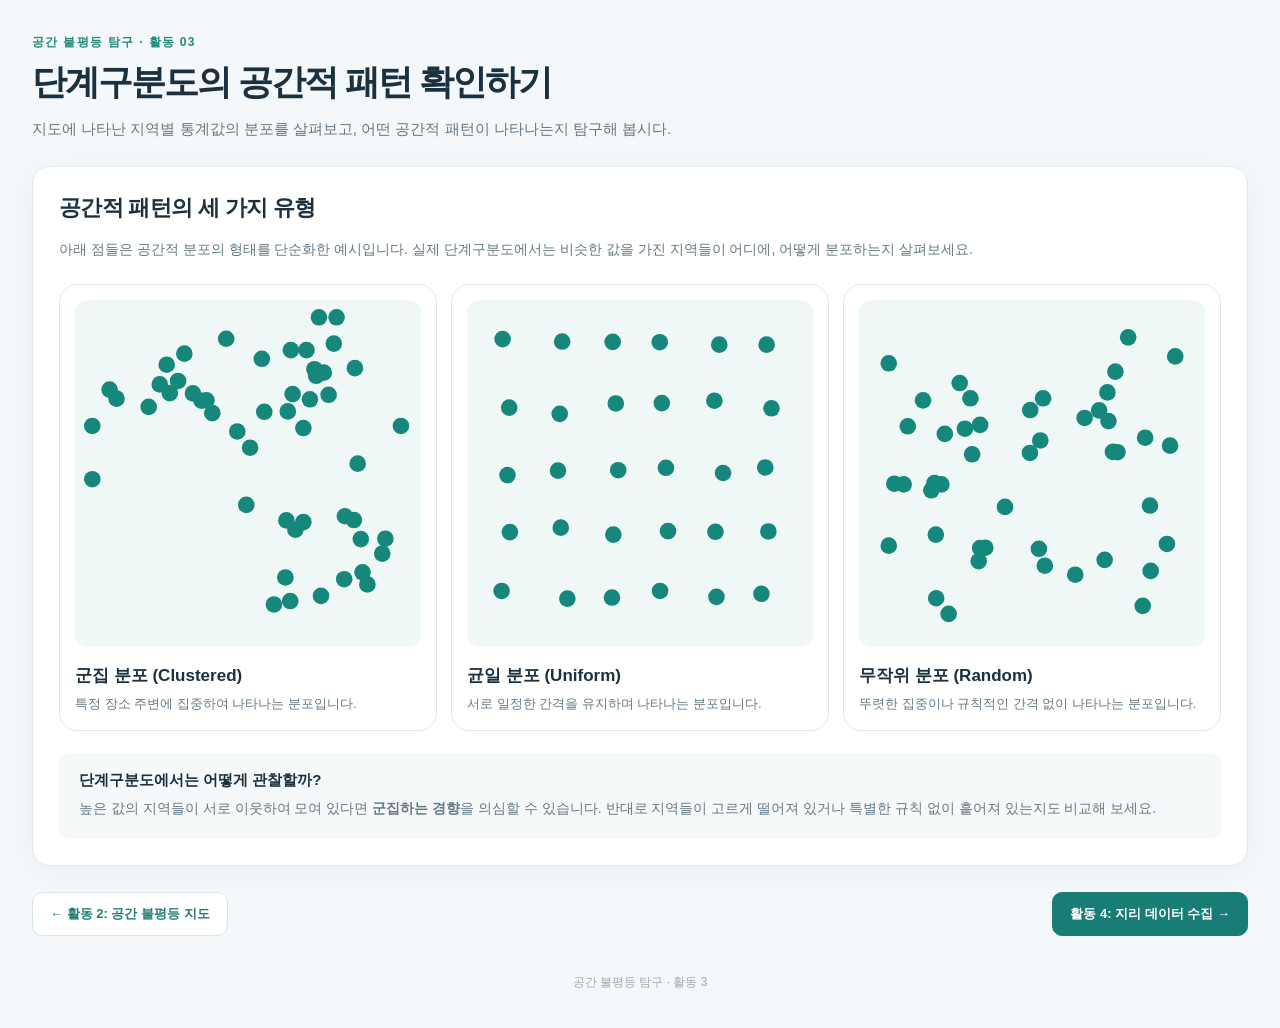
==== activity3.html @ 7a92a827 "Add files via upload" ====
<!DOCTYPE html>
<html lang="ko">

<head>
    <meta charset="utf-8" />
    <meta content="width=device-width,initial-scale=1" name="viewport" />
    <title>단계구분도의 공간적 패턴 확인하기 | 공간 불평등 탐구</title>
    <style>
        :root {
            font-family: Pretendard, 'Noto Sans KR', -apple-system, BlinkMacSystemFont, 'Segoe UI', sans-serif;
            color: #1c3140;
            background: #f5f8fa
        }

        * {
            box-sizing: border-box
        }

        body {
            margin: 0
        }

        .app {
            max-width: 1360px;
            margin: auto;
            padding: 34px 32px 25px
        }

        header .eyebrow {
            font-size: 12px;
            font-weight: 800;
            letter-spacing: .11em;
            color: #238b7b
        }

        h1 {
            font-size: 35px;
            letter-spacing: -.055em;
            margin: 8px 0 10px
        }

        header p {
            color: #657785;
            font-size: 15px;
            margin: 0 0 24px;
            line-height: 1.7
        }

        .page-nav {
            display: flex;
            align-items: center;
            justify-content: space-between;
            gap: 10px;
            margin-bottom: 18px
        }

        .page-nav a,
        .page-nav span {
            font-size: 13px;
            color: #247e78;
            text-decoration: none;
            font-weight: 750
        }

        .page-nav a:hover {
            text-decoration: underline
        }

        .panel,
        .guide,
        .resource-card,
        .pattern-card {
            background: white;
            border: 1px solid #e0e9ed;
            border-radius: 18px;
            box-shadow: 0 5px 28px #17364d0b
        }

        .panel {
            padding: 26px
        }

        .panel h2,
        .guide h2 {
            margin: 0 0 12px;
            font-size: 22px;
            letter-spacing: -.03em
        }

        .panel p,
        .guide p {
            font-size: 14px;
            color: #647986;
            line-height: 1.8
        }

        .layout {
            display: grid;
            grid-template-columns: minmax(0, 1fr) 310px;
            gap: 20px;
            align-items: start
        }

        .guide {
            padding: 24px
        }

        .guide ol {
            padding-left: 22px;
            font-size: 14px;
            line-height: 1.8;
            color: #405967
        }

        .guide li {
            margin: 12px 0
        }

        .step {
            display: inline-block;
            background: #e5f5ef;
            color: #177c69;
            font-size: 12px;
            font-weight: 800;
            padding: 7px 10px;
            border-radius: 6px;
            margin-bottom: 16px
        }

        .note {
            margin-top: 20px;
            padding: 15px;
            border-radius: 10px;
            background: #f5f8fa;
            color: #647986;
            font-size: 13px;
            line-height: 1.75
        }

        .pattern-grid {
            display: grid;
            grid-template-columns: repeat(3, minmax(0, 1fr));
            gap: 14px;
            margin: 22px 0
        }

        .pattern-card {
            padding: 15px;
            box-shadow: none
        }

        .pattern-card h3 {
            font-size: 17px;
            margin: 14px 0 5px
        }

        .pattern-card p {
            font-size: 13px;
            margin: 0
        }

        .pattern-svg {
            width: 100%;
            border-radius: 12px;
            background: #f0f7f7;
            fill: #16877b
        }

        .example {
            margin-top: 20px;
            background: #f5f9fa;
            border-radius: 12px;
            padding: 18px 20px
        }

        .example strong {
            font-size: 15px
        }

        .example p {
            margin: 6px 0 0
        }

        .page-bottom {
            display: flex;
            justify-content: space-between;
            gap: 12px;
            margin: 26px 0
        }

        .nav-button {
            display: inline-flex;
            align-items: center;
            gap: 7px;
            text-decoration: none;
            padding: 12px 17px;
            border-radius: 10px;
            border: 1px solid #d9e6e7;
            background: white;
            color: #247e78;
            font-weight: 800;
            font-size: 13px
        }

        .nav-button.primary {
            background: #187d74;
            color: white;
            border-color: #187d74
        }

        .nav-button:hover {
            filter: brightness(.95)
        }

        .resources-intro {
            margin-bottom: 20px
        }

        .resource-section {
            margin: 28px 0
        }

        .resource-section h2 {
            font-size: 18px;
            margin: 0 0 13px;
            display: flex;
            align-items: center;
            gap: 9px
        }

        .section-dot {
            width: 9px;
            height: 9px;
            border-radius: 50%;
            background: #1d9684;
            display: inline-block
        }

        .resource-grid {
            display: grid;
            grid-template-columns: repeat(3, minmax(0, 1fr));
            gap: 14px
        }

        .resource-card {
            padding: 20px;
            display: flex;
            flex-direction: column;
            gap: 11px;
            transition: transform .15s, box-shadow .15s
        }

        .resource-card:hover {
            transform: translateY(-2px);
            box-shadow: 0 8px 28px #17364d18
        }

        .resource-card h3 {
            margin: 0;
            font-size: 17px;
            line-height: 1.4;
            letter-spacing: -.03em
        }

        .resource-card p {
            margin: 0;
            color: #6b7f8b;
            font-size: 13px;
            line-height: 1.65;
            flex: 1
        }

        .resource-link {
            display: inline-flex;
            justify-content: space-between;
            align-items: center;
            text-decoration: none;
            color: #15786e;
            background: #eaf7f3;
            border-radius: 9px;
            padding: 11px 13px;
            font-size: 13px;
            font-weight: 800
        }

        .resource-link:hover {
            background: #d6f0e8
        }

        .resource-tag {
            font-size: 11px;
            color: #178777;
            font-weight: 800
        }

        .mini {
            font-size: 12px;
            color: #7b8e99
        }

        footer {
            text-align: center;
            color: #9aabb4;
            font-size: 12px;
            padding: 12px
        }

        @media(max-width:1000px) {
            .layout {
                grid-template-columns: 1fr
            }

            .resource-grid {
                grid-template-columns: repeat(2, minmax(0, 1fr))
            }
        }

        @media(max-width:650px) {
            .app {
                padding: 20px 13px
            }

            .panel {
                padding: 17px
            }

            .pattern-grid,
            .resource-grid {
                grid-template-columns: 1fr
            }

            .pattern-svg {
                max-height: 210px
            }

            h1 {
                font-size: 28px
            }

            .page-bottom {
                flex-wrap: wrap
            }
        }

        .layout-wide {
            display: block;
            max-width: none
        }

        .layout-wide>.panel {
            width: 100%
        }
    </style>
</head>

<body>
    <div class="app">
        <header>
            <div class="eyebrow">공간 불평등 탐구 · 활동 03</div>
            <h1>단계구분도의 공간적 패턴 확인하기</h1>
            <p>지도에 나타난 지역별 통계값의 분포를 살펴보고, 어떤 공간적 패턴이 나타나는지 탐구해 봅시다.</p>
        </header>
        <main class="layout layout-wide">
            <section class="panel">
                <h2>공간적 패턴의 세 가지 유형</h2>
                <p>아래 점들은 공간적 분포의 형태를 단순화한 예시입니다. 실제 단계구분도에서는 비슷한 값을 가진 지역들이 어디에, 어떻게 분포하는지 살펴보세요.</p>
                <div class="pattern-grid">
                    <article class="pattern-card"><svg aria-hidden="true" class="pattern-svg" viewbox="0 0 100 100">
                            <circle cx="12.0" cy="28.5" r="2.4"></circle>
                            <circle cx="38.0" cy="29.0" r="2.4"></circle>
                            <circle cx="31.6" cy="15.5" r="2.4"></circle>
                            <circle cx="27.4" cy="26.9" r="2.4"></circle>
                            <circle cx="39.7" cy="32.7" r="2.4"></circle>
                            <circle cx="29.8" cy="23.4" r="2.4"></circle>
                            <circle cx="21.3" cy="30.9" r="2.4"></circle>
                            <circle cx="43.7" cy="11.2" r="2.4"></circle>
                            <circle cx="5.0" cy="51.8" r="2.4"></circle>
                            <circle cx="46.9" cy="38.0" r="2.4"></circle>
                            <circle cx="34.1" cy="27.0" r="2.4"></circle>
                            <circle cx="26.5" cy="18.7" r="2.4"></circle>
                            <circle cx="36.6" cy="29.1" r="2.4"></circle>
                            <circle cx="10.0" cy="25.9" r="2.4"></circle>
                            <circle cx="24.5" cy="24.4" r="2.4"></circle>
                            <circle cx="50.6" cy="42.7" r="2.4"></circle>
                            <circle cx="5.0" cy="36.4" r="2.4"></circle>
                            <circle cx="84.5" cy="82.2" r="2.4"></circle>
                            <circle cx="81.7" cy="47.3" r="2.4"></circle>
                            <circle cx="82.6" cy="69.1" r="2.4"></circle>
                            <circle cx="88.8" cy="73.3" r="2.4"></circle>
                            <circle cx="57.5" cy="88.0" r="2.4"></circle>
                            <circle cx="60.8" cy="80.2" r="2.4"></circle>
                            <circle cx="78.0" cy="62.5" r="2.4"></circle>
                            <circle cx="49.5" cy="59.2" r="2.4"></circle>
                            <circle cx="63.7" cy="66.4" r="2.4"></circle>
                            <circle cx="71.1" cy="85.5" r="2.4"></circle>
                            <circle cx="77.8" cy="80.7" r="2.4"></circle>
                            <circle cx="61.1" cy="63.7" r="2.4"></circle>
                            <circle cx="83.1" cy="78.7" r="2.4"></circle>
                            <circle cx="80.6" cy="63.6" r="2.4"></circle>
                            <circle cx="62.2" cy="87.0" r="2.4"></circle>
                            <circle cx="66.0" cy="64.2" r="2.4"></circle>
                            <circle cx="89.7" cy="69.0" r="2.4"></circle>
                            <circle cx="61.5" cy="32.2" r="2.4"></circle>
                            <circle cx="66.0" cy="37.0" r="2.4"></circle>
                            <circle cx="66.9" cy="14.5" r="2.4"></circle>
                            <circle cx="94.2" cy="36.4" r="2.4"></circle>
                            <circle cx="69.7" cy="21.9" r="2.4"></circle>
                            <circle cx="54.0" cy="17.0" r="2.4"></circle>
                            <circle cx="54.7" cy="32.3" r="2.4"></circle>
                            <circle cx="80.9" cy="19.7" r="2.4"></circle>
                            <circle cx="62.9" cy="27.2" r="2.4"></circle>
                            <circle cx="67.9" cy="28.7" r="2.4"></circle>
                            <circle cx="73.3" cy="27.4" r="2.4"></circle>
                            <circle cx="74.8" cy="12.6" r="2.4"></circle>
                            <circle cx="75.6" cy="5.0" r="2.4"></circle>
                            <circle cx="69.2" cy="20.0" r="2.4"></circle>
                            <circle cx="71.9" cy="21.0" r="2.4"></circle>
                            <circle cx="70.5" cy="5.0" r="2.4"></circle>
                            <circle cx="62.4" cy="14.5" r="2.4"></circle>
                        </svg>
                        <h3>군집 분포 (Clustered)</h3>
                        <p>특정 장소 주변에 집중하여 나타나는 분포입니다.</p>
                    </article>
                    <article class="pattern-card"><svg aria-hidden="true" class="pattern-svg" viewbox="0 0 100 100">
                            <circle cx="10.3" cy="11.3" r="2.4"></circle>
                            <circle cx="27.5" cy="12.0" r="2.4"></circle>
                            <circle cx="42.1" cy="12.1" r="2.4"></circle>
                            <circle cx="55.7" cy="12.2" r="2.4"></circle>
                            <circle cx="72.9" cy="12.9" r="2.4"></circle>
                            <circle cx="86.6" cy="12.9" r="2.4"></circle>
                            <circle cx="12.2" cy="31.1" r="2.4"></circle>
                            <circle cx="26.8" cy="32.9" r="2.4"></circle>
                            <circle cx="43.0" cy="29.9" r="2.4"></circle>
                            <circle cx="56.3" cy="29.8" r="2.4"></circle>
                            <circle cx="71.5" cy="29.1" r="2.4"></circle>
                            <circle cx="88.0" cy="31.3" r="2.4"></circle>
                            <circle cx="11.7" cy="50.6" r="2.4"></circle>
                            <circle cx="26.3" cy="49.3" r="2.4"></circle>
                            <circle cx="43.7" cy="49.2" r="2.4"></circle>
                            <circle cx="57.5" cy="48.5" r="2.4"></circle>
                            <circle cx="74.0" cy="50.0" r="2.4"></circle>
                            <circle cx="86.2" cy="48.4" r="2.4"></circle>
                            <circle cx="12.4" cy="67.1" r="2.4"></circle>
                            <circle cx="27.1" cy="65.8" r="2.4"></circle>
                            <circle cx="42.3" cy="67.8" r="2.4"></circle>
                            <circle cx="58.1" cy="66.8" r="2.4"></circle>
                            <circle cx="71.8" cy="67.0" r="2.4"></circle>
                            <circle cx="87.1" cy="66.9" r="2.4"></circle>
                            <circle cx="10.0" cy="84.1" r="2.4"></circle>
                            <circle cx="29.0" cy="86.3" r="2.4"></circle>
                            <circle cx="41.9" cy="86.0" r="2.4"></circle>
                            <circle cx="55.8" cy="84.1" r="2.4"></circle>
                            <circle cx="72.1" cy="85.8" r="2.4"></circle>
                            <circle cx="85.1" cy="84.9" r="2.4"></circle>
                        </svg>
                        <h3>균일 분포 (Uniform)</h3>
                        <p>서로 일정한 간격을 유지하며 나타나는 분포입니다.</p>
                    </article>
                    <article class="pattern-card"><svg aria-hidden="true" class="pattern-svg" viewbox="0 0 100 100">
                            <circle cx="84.1" cy="59.4" r="2.4"></circle>
                            <circle cx="91.4" cy="16.3" r="2.4"></circle>
                            <circle cx="84.3" cy="78.3" r="2.4"></circle>
                            <circle cx="10.2" cy="53.1" r="2.4"></circle>
                            <circle cx="71.8" cy="26.7" r="2.4"></circle>
                            <circle cx="62.5" cy="79.4" r="2.4"></circle>
                            <circle cx="74.7" cy="44.0" r="2.4"></circle>
                            <circle cx="12.9" cy="53.3" r="2.4"></circle>
                            <circle cx="23.8" cy="53.3" r="2.4"></circle>
                            <circle cx="30.6" cy="37.2" r="2.4"></circle>
                            <circle cx="53.7" cy="76.8" r="2.4"></circle>
                            <circle cx="89.9" cy="42.1" r="2.4"></circle>
                            <circle cx="8.6" cy="71.0" r="2.4"></circle>
                            <circle cx="36.5" cy="71.6" r="2.4"></circle>
                            <circle cx="77.8" cy="10.8" r="2.4"></circle>
                            <circle cx="69.4" cy="31.9" r="2.4"></circle>
                            <circle cx="35.0" cy="36.1" r="2.4"></circle>
                            <circle cx="53.2" cy="28.4" r="2.4"></circle>
                            <circle cx="49.5" cy="31.8" r="2.4"></circle>
                            <circle cx="18.5" cy="29.0" r="2.4"></circle>
                            <circle cx="65.2" cy="34.1" r="2.4"></circle>
                            <circle cx="24.8" cy="38.7" r="2.4"></circle>
                            <circle cx="25.9" cy="90.7" r="2.4"></circle>
                            <circle cx="74.1" cy="20.7" r="2.4"></circle>
                            <circle cx="32.7" cy="44.6" r="2.4"></circle>
                            <circle cx="52.4" cy="40.6" r="2.4"></circle>
                            <circle cx="52.0" cy="71.9" r="2.4"></circle>
                            <circle cx="20.9" cy="55.0" r="2.4"></circle>
                            <circle cx="21.8" cy="52.9" r="2.4"></circle>
                            <circle cx="34.6" cy="75.5" r="2.4"></circle>
                            <circle cx="82.0" cy="88.4" r="2.4"></circle>
                            <circle cx="42.2" cy="59.8" r="2.4"></circle>
                            <circle cx="22.2" cy="67.8" r="2.4"></circle>
                            <circle cx="73.4" cy="43.9" r="2.4"></circle>
                            <circle cx="35.0" cy="71.7" r="2.4"></circle>
                            <circle cx="71.0" cy="75.1" r="2.4"></circle>
                            <circle cx="32.2" cy="28.4" r="2.4"></circle>
                            <circle cx="29.1" cy="24.0" r="2.4"></circle>
                            <circle cx="8.6" cy="18.3" r="2.4"></circle>
                            <circle cx="49.4" cy="44.2" r="2.4"></circle>
                            <circle cx="82.7" cy="39.8" r="2.4"></circle>
                            <circle cx="22.3" cy="86.2" r="2.4"></circle>
                            <circle cx="14.1" cy="36.5" r="2.4"></circle>
                            <circle cx="72.1" cy="35.0" r="2.4"></circle>
                            <circle cx="89.0" cy="70.5" r="2.4"></circle>
                        </svg>
                        <h3>무작위 분포 (Random)</h3>
                        <p>뚜렷한 집중이나 규칙적인 간격 없이 나타나는 분포입니다.</p>
                    </article>
                </div>
                <div class="example"><strong>단계구분도에서는 어떻게 관찰할까?</strong>
                    <p>높은 값의 지역들이 서로 이웃하여 모여 있다면 <b>군집하는 경향</b>을 의심할 수 있습니다. 반대로 지역들이 고르게 떨어져 있거나 특별한 규칙 없이 흩어져 있는지도 비교해
                        보세요.</p>
                </div>
            </section>
        </main>
        <div class="page-bottom"><a class="nav-button" href="activity2.html">← 활동 2: 공간 불평등 지도</a><a
                class="nav-button primary" href="activity4.html">활동 4: 지리 데이터 수집 →</a></div>
        <footer>공간 불평등 탐구 · 활동 3</footer>
    </div>
</body>

</html>
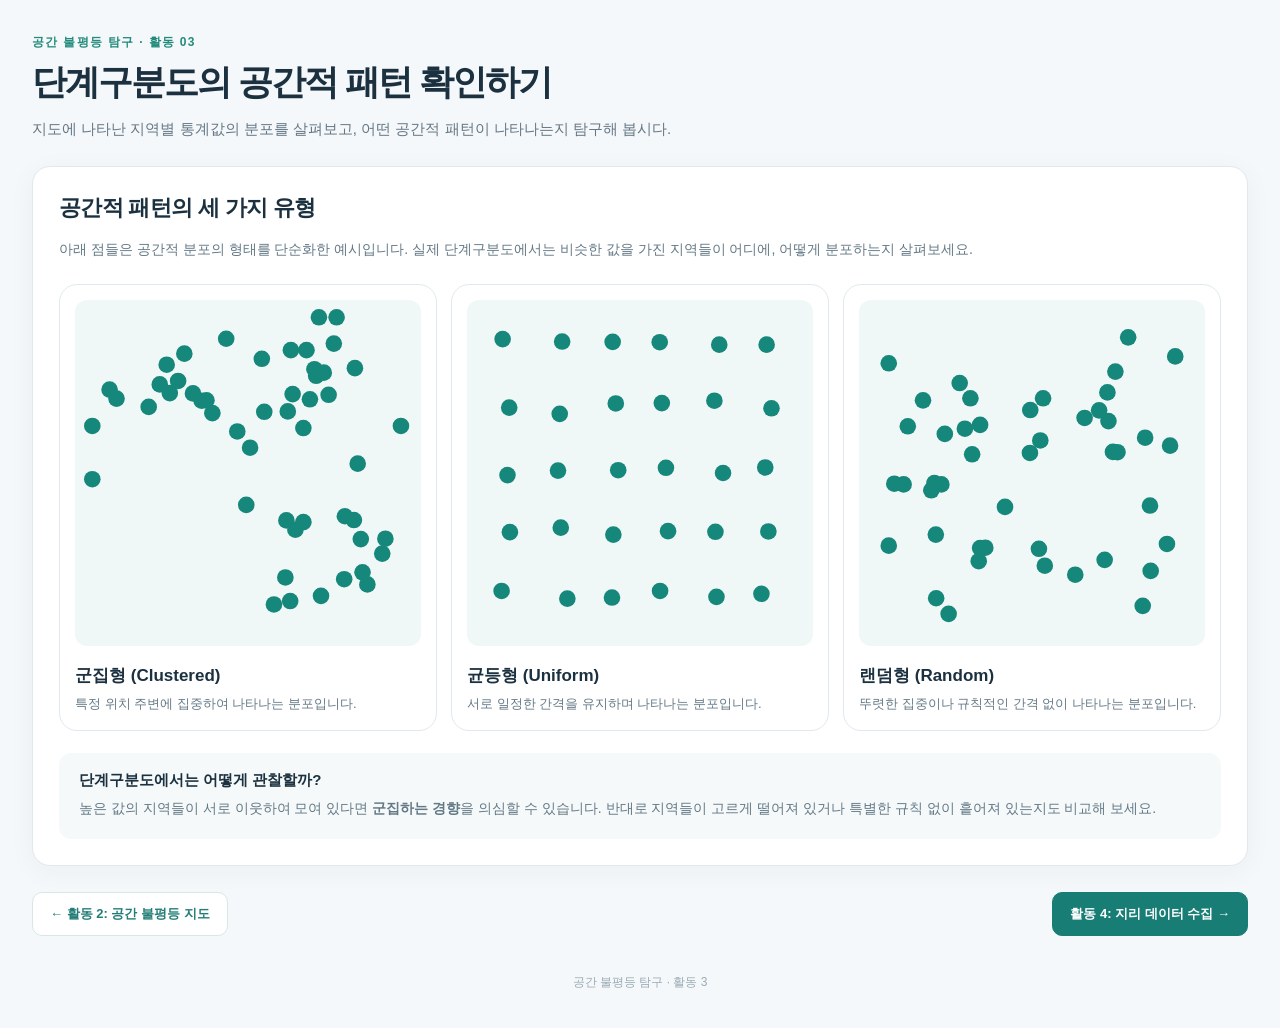
==== commit 48f3e6dd: "Update headings for clustered, uniform, and random distributions" ====
--- a/activity3.html
+++ b/activity3.html
@@ -418,8 +418,8 @@
                             <circle cx="70.5" cy="5.0" r="2.4"></circle>
                             <circle cx="62.4" cy="14.5" r="2.4"></circle>
                         </svg>
-                        <h3>군집 분포 (Clustered)</h3>
-                        <p>특정 장소 주변에 집중하여 나타나는 분포입니다.</p>
+                        <h3>군집형 (Clustered)</h3>
+                        <p>특정 위치 주변에 집중하여 나타나는 분포입니다.</p>
                     </article>
                     <article class="pattern-card"><svg aria-hidden="true" class="pattern-svg" viewbox="0 0 100 100">
                             <circle cx="10.3" cy="11.3" r="2.4"></circle>
@@ -453,7 +453,7 @@
                             <circle cx="72.1" cy="85.8" r="2.4"></circle>
                             <circle cx="85.1" cy="84.9" r="2.4"></circle>
                         </svg>
-                        <h3>균일 분포 (Uniform)</h3>
+                        <h3>균등형 (Uniform)</h3>
                         <p>서로 일정한 간격을 유지하며 나타나는 분포입니다.</p>
                     </article>
                     <article class="pattern-card"><svg aria-hidden="true" class="pattern-svg" viewbox="0 0 100 100">
@@ -503,7 +503,7 @@
                             <circle cx="72.1" cy="35.0" r="2.4"></circle>
                             <circle cx="89.0" cy="70.5" r="2.4"></circle>
                         </svg>
-                        <h3>무작위 분포 (Random)</h3>
+                        <h3>랜덤형 (Random)</h3>
                         <p>뚜렷한 집중이나 규칙적인 간격 없이 나타나는 분포입니다.</p>
                     </article>
                 </div>
@@ -519,4 +519,4 @@
     </div>
 </body>
 
-</html>+</html>
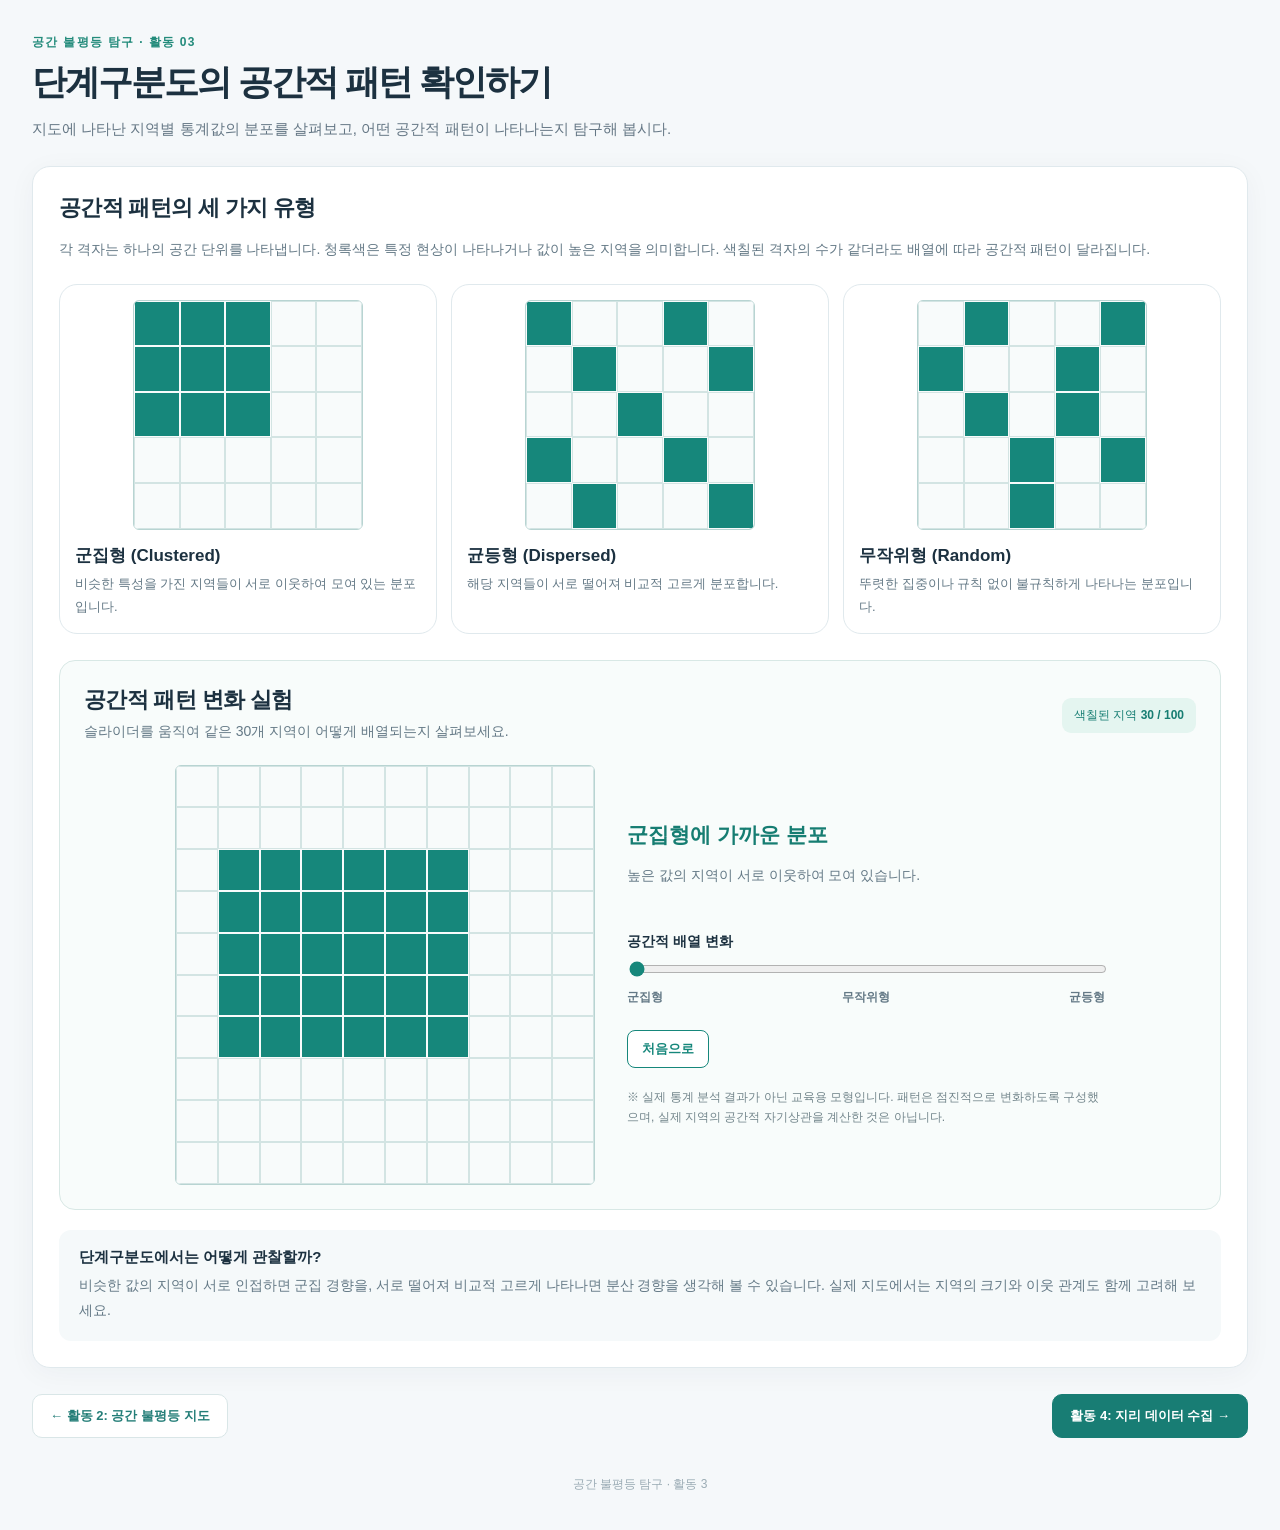
==== commit 28b9e059: "Enhance spatial pattern visualization in activity3.html Added styles and interactive elements for sp" ====
--- a/activity3.html
+++ b/activity3.html
@@ -350,6 +350,26 @@
         .layout-wide>.panel {
             width: 100%
         }
+
+        /* 면(폴리곤) 단위 공간 패턴 시각화 */
+        .area-grid{display:grid;grid-template-columns:repeat(var(--grid-size),1fr);aspect-ratio:1;width:100%;background:#fff;border:1px solid #b8d4d2;overflow:hidden;border-radius:6px}
+        .area-cell{border:1px solid #d3e4e3;background:#f8fbfb;min-width:0;min-height:0;transition:background-color .16s ease}
+        .area-cell.active{background:#16877b;border-color:#f8fbfb}
+        .area-grid-small{--grid-size:5;max-width:230px;margin:auto}
+        .area-grid-large{--grid-size:10;max-width:420px;margin:auto}
+        .pattern-lab{margin-top:26px;border:1px solid #d8e8e5;border-radius:16px;padding:24px;background:#f8fcfb}
+        .lab-heading{display:flex;align-items:center;justify-content:space-between;gap:16px;margin-bottom:20px}
+        .lab-heading h2{margin-bottom:4px}.lab-heading p{margin:0}
+        .lab-counter{white-space:nowrap;color:#167d72;background:#e4f5f0;padding:9px 12px;border-radius:9px;font-size:12px}
+        .lab-content{display:grid;grid-template-columns:minmax(230px,420px) minmax(220px,1fr);align-items:center;justify-content:center;gap:32px;max-width:930px;margin:auto}
+        .lab-controls{min-width:0}.pattern-state{font-weight:800;font-size:21px;color:#167d72}
+        .lab-controls p{min-height:52px}.slider-label{display:block;margin:18px 0 8px;font-weight:750;font-size:14px}
+        #pattern-slider{width:100%;accent-color:#16877b;cursor:pointer}
+        .slider-markers{display:flex;justify-content:space-between;font-size:12px;font-weight:700;color:#647986;margin-top:8px}
+        .reset-pattern{border:1px solid #16877b;background:#fff;color:#16877b;border-radius:8px;padding:9px 14px;font-weight:750;cursor:pointer;margin-top:24px}
+        .reset-pattern:hover{background:#e4f5f0}
+        .lab-note{font-size:12px;color:#72858b;line-height:1.65;margin-top:20px}
+        @media(max-width:720px){.lab-content{grid-template-columns:1fr}.lab-heading{align-items:flex-start;flex-direction:column}.pattern-lab{padding:17px}}
     </style>
 </head>
 
@@ -363,160 +383,96 @@
         <main class="layout layout-wide">
             <section class="panel">
                 <h2>공간적 패턴의 세 가지 유형</h2>
-                <p>아래 점들은 공간적 분포의 형태를 단순화한 예시입니다. 실제 단계구분도에서는 비슷한 값을 가진 지역들이 어디에, 어떻게 분포하는지 살펴보세요.</p>
-                <div class="pattern-grid">
-                    <article class="pattern-card"><svg aria-hidden="true" class="pattern-svg" viewbox="0 0 100 100">
-                            <circle cx="12.0" cy="28.5" r="2.4"></circle>
-                            <circle cx="38.0" cy="29.0" r="2.4"></circle>
-                            <circle cx="31.6" cy="15.5" r="2.4"></circle>
-                            <circle cx="27.4" cy="26.9" r="2.4"></circle>
-                            <circle cx="39.7" cy="32.7" r="2.4"></circle>
-                            <circle cx="29.8" cy="23.4" r="2.4"></circle>
-                            <circle cx="21.3" cy="30.9" r="2.4"></circle>
-                            <circle cx="43.7" cy="11.2" r="2.4"></circle>
-                            <circle cx="5.0" cy="51.8" r="2.4"></circle>
-                            <circle cx="46.9" cy="38.0" r="2.4"></circle>
-                            <circle cx="34.1" cy="27.0" r="2.4"></circle>
-                            <circle cx="26.5" cy="18.7" r="2.4"></circle>
-                            <circle cx="36.6" cy="29.1" r="2.4"></circle>
-                            <circle cx="10.0" cy="25.9" r="2.4"></circle>
-                            <circle cx="24.5" cy="24.4" r="2.4"></circle>
-                            <circle cx="50.6" cy="42.7" r="2.4"></circle>
-                            <circle cx="5.0" cy="36.4" r="2.4"></circle>
-                            <circle cx="84.5" cy="82.2" r="2.4"></circle>
-                            <circle cx="81.7" cy="47.3" r="2.4"></circle>
-                            <circle cx="82.6" cy="69.1" r="2.4"></circle>
-                            <circle cx="88.8" cy="73.3" r="2.4"></circle>
-                            <circle cx="57.5" cy="88.0" r="2.4"></circle>
-                            <circle cx="60.8" cy="80.2" r="2.4"></circle>
-                            <circle cx="78.0" cy="62.5" r="2.4"></circle>
-                            <circle cx="49.5" cy="59.2" r="2.4"></circle>
-                            <circle cx="63.7" cy="66.4" r="2.4"></circle>
-                            <circle cx="71.1" cy="85.5" r="2.4"></circle>
-                            <circle cx="77.8" cy="80.7" r="2.4"></circle>
-                            <circle cx="61.1" cy="63.7" r="2.4"></circle>
-                            <circle cx="83.1" cy="78.7" r="2.4"></circle>
-                            <circle cx="80.6" cy="63.6" r="2.4"></circle>
-                            <circle cx="62.2" cy="87.0" r="2.4"></circle>
-                            <circle cx="66.0" cy="64.2" r="2.4"></circle>
-                            <circle cx="89.7" cy="69.0" r="2.4"></circle>
-                            <circle cx="61.5" cy="32.2" r="2.4"></circle>
-                            <circle cx="66.0" cy="37.0" r="2.4"></circle>
-                            <circle cx="66.9" cy="14.5" r="2.4"></circle>
-                            <circle cx="94.2" cy="36.4" r="2.4"></circle>
-                            <circle cx="69.7" cy="21.9" r="2.4"></circle>
-                            <circle cx="54.0" cy="17.0" r="2.4"></circle>
-                            <circle cx="54.7" cy="32.3" r="2.4"></circle>
-                            <circle cx="80.9" cy="19.7" r="2.4"></circle>
-                            <circle cx="62.9" cy="27.2" r="2.4"></circle>
-                            <circle cx="67.9" cy="28.7" r="2.4"></circle>
-                            <circle cx="73.3" cy="27.4" r="2.4"></circle>
-                            <circle cx="74.8" cy="12.6" r="2.4"></circle>
-                            <circle cx="75.6" cy="5.0" r="2.4"></circle>
-                            <circle cx="69.2" cy="20.0" r="2.4"></circle>
-                            <circle cx="71.9" cy="21.0" r="2.4"></circle>
-                            <circle cx="70.5" cy="5.0" r="2.4"></circle>
-                            <circle cx="62.4" cy="14.5" r="2.4"></circle>
-                        </svg>
-                        <h3>군집형 (Clustered)</h3>
-                        <p>특정 위치 주변에 집중하여 나타나는 분포입니다.</p>
-                    </article>
-                    <article class="pattern-card"><svg aria-hidden="true" class="pattern-svg" viewbox="0 0 100 100">
-                            <circle cx="10.3" cy="11.3" r="2.4"></circle>
-                            <circle cx="27.5" cy="12.0" r="2.4"></circle>
-                            <circle cx="42.1" cy="12.1" r="2.4"></circle>
-                            <circle cx="55.7" cy="12.2" r="2.4"></circle>
-                            <circle cx="72.9" cy="12.9" r="2.4"></circle>
-                            <circle cx="86.6" cy="12.9" r="2.4"></circle>
-                            <circle cx="12.2" cy="31.1" r="2.4"></circle>
-                            <circle cx="26.8" cy="32.9" r="2.4"></circle>
-                            <circle cx="43.0" cy="29.9" r="2.4"></circle>
-                            <circle cx="56.3" cy="29.8" r="2.4"></circle>
-                            <circle cx="71.5" cy="29.1" r="2.4"></circle>
-                            <circle cx="88.0" cy="31.3" r="2.4"></circle>
-                            <circle cx="11.7" cy="50.6" r="2.4"></circle>
-                            <circle cx="26.3" cy="49.3" r="2.4"></circle>
-                            <circle cx="43.7" cy="49.2" r="2.4"></circle>
-                            <circle cx="57.5" cy="48.5" r="2.4"></circle>
-                            <circle cx="74.0" cy="50.0" r="2.4"></circle>
-                            <circle cx="86.2" cy="48.4" r="2.4"></circle>
-                            <circle cx="12.4" cy="67.1" r="2.4"></circle>
-                            <circle cx="27.1" cy="65.8" r="2.4"></circle>
-                            <circle cx="42.3" cy="67.8" r="2.4"></circle>
-                            <circle cx="58.1" cy="66.8" r="2.4"></circle>
-                            <circle cx="71.8" cy="67.0" r="2.4"></circle>
-                            <circle cx="87.1" cy="66.9" r="2.4"></circle>
-                            <circle cx="10.0" cy="84.1" r="2.4"></circle>
-                            <circle cx="29.0" cy="86.3" r="2.4"></circle>
-                            <circle cx="41.9" cy="86.0" r="2.4"></circle>
-                            <circle cx="55.8" cy="84.1" r="2.4"></circle>
-                            <circle cx="72.1" cy="85.8" r="2.4"></circle>
-                            <circle cx="85.1" cy="84.9" r="2.4"></circle>
-                        </svg>
-                        <h3>균등형 (Uniform)</h3>
-                        <p>서로 일정한 간격을 유지하며 나타나는 분포입니다.</p>
-                    </article>
-                    <article class="pattern-card"><svg aria-hidden="true" class="pattern-svg" viewbox="0 0 100 100">
-                            <circle cx="84.1" cy="59.4" r="2.4"></circle>
-                            <circle cx="91.4" cy="16.3" r="2.4"></circle>
-                            <circle cx="84.3" cy="78.3" r="2.4"></circle>
-                            <circle cx="10.2" cy="53.1" r="2.4"></circle>
-                            <circle cx="71.8" cy="26.7" r="2.4"></circle>
-                            <circle cx="62.5" cy="79.4" r="2.4"></circle>
-                            <circle cx="74.7" cy="44.0" r="2.4"></circle>
-                            <circle cx="12.9" cy="53.3" r="2.4"></circle>
-                            <circle cx="23.8" cy="53.3" r="2.4"></circle>
-                            <circle cx="30.6" cy="37.2" r="2.4"></circle>
-                            <circle cx="53.7" cy="76.8" r="2.4"></circle>
-                            <circle cx="89.9" cy="42.1" r="2.4"></circle>
-                            <circle cx="8.6" cy="71.0" r="2.4"></circle>
-                            <circle cx="36.5" cy="71.6" r="2.4"></circle>
-                            <circle cx="77.8" cy="10.8" r="2.4"></circle>
-                            <circle cx="69.4" cy="31.9" r="2.4"></circle>
-                            <circle cx="35.0" cy="36.1" r="2.4"></circle>
-                            <circle cx="53.2" cy="28.4" r="2.4"></circle>
-                            <circle cx="49.5" cy="31.8" r="2.4"></circle>
-                            <circle cx="18.5" cy="29.0" r="2.4"></circle>
-                            <circle cx="65.2" cy="34.1" r="2.4"></circle>
-                            <circle cx="24.8" cy="38.7" r="2.4"></circle>
-                            <circle cx="25.9" cy="90.7" r="2.4"></circle>
-                            <circle cx="74.1" cy="20.7" r="2.4"></circle>
-                            <circle cx="32.7" cy="44.6" r="2.4"></circle>
-                            <circle cx="52.4" cy="40.6" r="2.4"></circle>
-                            <circle cx="52.0" cy="71.9" r="2.4"></circle>
-                            <circle cx="20.9" cy="55.0" r="2.4"></circle>
-                            <circle cx="21.8" cy="52.9" r="2.4"></circle>
-                            <circle cx="34.6" cy="75.5" r="2.4"></circle>
-                            <circle cx="82.0" cy="88.4" r="2.4"></circle>
-                            <circle cx="42.2" cy="59.8" r="2.4"></circle>
-                            <circle cx="22.2" cy="67.8" r="2.4"></circle>
-                            <circle cx="73.4" cy="43.9" r="2.4"></circle>
-                            <circle cx="35.0" cy="71.7" r="2.4"></circle>
-                            <circle cx="71.0" cy="75.1" r="2.4"></circle>
-                            <circle cx="32.2" cy="28.4" r="2.4"></circle>
-                            <circle cx="29.1" cy="24.0" r="2.4"></circle>
-                            <circle cx="8.6" cy="18.3" r="2.4"></circle>
-                            <circle cx="49.4" cy="44.2" r="2.4"></circle>
-                            <circle cx="82.7" cy="39.8" r="2.4"></circle>
-                            <circle cx="22.3" cy="86.2" r="2.4"></circle>
-                            <circle cx="14.1" cy="36.5" r="2.4"></circle>
-                            <circle cx="72.1" cy="35.0" r="2.4"></circle>
-                            <circle cx="89.0" cy="70.5" r="2.4"></circle>
-                        </svg>
-                        <h3>랜덤형 (Random)</h3>
-                        <p>뚜렷한 집중이나 규칙적인 간격 없이 나타나는 분포입니다.</p>
-                    </article>
+                <p>각 격자는 하나의 공간 단위를 나타냅니다. 청록색은 특정 현상이 나타나거나 값이 높은 지역을 의미합니다. 색칠된 격자의 수가 같더라도 배열에 따라 공간적 패턴이 달라집니다.</p>
+                <div class="pattern-grid" id="pattern-examples">
+                    <article class="pattern-card"><div class="area-grid area-grid-small" id="sample-cluster" role="img" aria-label="군집형 5×5 격자"></div><h3>군집형 (Clustered)</h3><p>비슷한 특성을 가진 지역들이 서로 이웃하여 모여 있는 분포입니다.</p></article>
+                    <article class="pattern-card"><div class="area-grid area-grid-small" id="sample-dispersed" role="img" aria-label="균등형 5×5 격자"></div><h3>균등형 (Dispersed)</h3><p>해당 지역들이 서로 떨어져 비교적 고르게 분포합니다.</p></article>
+                    <article class="pattern-card"><div class="area-grid area-grid-small" id="sample-random" role="img" aria-label="무작위형 5×5 격자"></div><h3>무작위형 (Random)</h3><p>뚜렷한 집중이나 규칙 없이 불규칙하게 나타나는 분포입니다.</p></article>
                 </div>
-                <div class="example"><strong>단계구분도에서는 어떻게 관찰할까?</strong>
-                    <p>높은 값의 지역들이 서로 이웃하여 모여 있다면 <b>군집하는 경향</b>을 의심할 수 있습니다. 반대로 지역들이 고르게 떨어져 있거나 특별한 규칙 없이 흩어져 있는지도 비교해
-                        보세요.</p>
+                <div class="pattern-lab">
+                    <div class="lab-heading"><div><h2>공간적 패턴 변화 실험</h2><p>슬라이더를 움직여 같은 30개 지역이 어떻게 배열되는지 살펴보세요.</p></div><span class="lab-counter">색칠된 지역 <b>30 / 100</b></span></div>
+                    <div class="lab-content">
+                        <div class="area-grid area-grid-large" id="interactive-grid" role="img" aria-label="공간적 패턴 변화 10×10 격자"></div>
+                        <div class="lab-controls"><div class="pattern-state" id="pattern-state" aria-live="polite">군집형에 가까운 분포</div><p id="pattern-description">높은 값의 지역이 서로 인접하여 나타납니다.</p>
+                            <label for="pattern-slider" class="slider-label">공간적 배열 변화</label>
+                            <input type="range" id="pattern-slider" min="0" max="100" step="1" value="0" aria-label="군집형에서 무작위형을 거쳐 균등형으로 변화하는 슬라이더" />
+                            <div class="slider-markers"><span>군집형</span><span>무작위형</span><span>균등형</span></div>
+                            <button type="button" class="reset-pattern" id="reset-pattern">처음으로</button>
+                            <div class="lab-note">※ 실제 통계 분석 결과가 아닌 교육용 모형입니다. 패턴은 점진적으로 변화하도록 구성했으며, 실제 지역의 공간적 자기상관을 계산한 것은 아닙니다.</div>
+                        </div>
+                    </div>
                 </div>
+                <div class="example"><strong>단계구분도에서는 어떻게 관찰할까?</strong><p>비슷한 값의 지역이 서로 인접하면 군집 경향을, 서로 떨어져 비교적 고르게 나타나면 분산 경향을 생각해 볼 수 있습니다. 실제 지도에서는 지역의 크기와 이웃 관계도 함께 고려해 보세요.</p></div>
             </section>
         </main>
         <div class="page-bottom"><a class="nav-button" href="activity2.html">← 활동 2: 공간 불평등 지도</a><a
                 class="nav-button primary" href="activity4.html">활동 4: 지리 데이터 수집 →</a></div>
         <footer>공간 불평등 탐구 · 활동 3</footer>
     </div>
+
+    <script>
+    (() => {
+      const gridSize = 10;
+      const coloredCount = 30;
+      // 재현 가능한 의사 난수: 새로고침해도 동일한 패턴
+      function shuffled(size, seed) {
+        const a = Array.from({length:size}, (_,i)=>i);
+        let x = seed >>> 0;
+        for(let i=a.length-1;i>0;i--){x=(Math.imul(1664525,x)+1013904223)>>>0;const j=x%(i+1);[a[i],a[j]]=[a[j],a[i]];}
+        return a;
+      }
+      function dispersed(size, count){
+        // 가장 가까운 선택 셀과의 거리를 최대화하는 간단한 탐욕적 분산 배치
+        const selected=[0], candidates=new Set(Array.from({length:size*size},(_,i)=>i).slice(1));
+        while(selected.length<count){let best=-1,score=-1;
+          for(const idx of candidates){const row=Math.floor(idx/size),col=idx%size;
+            const d=Math.min(...selected.map(k=>Math.abs(row-Math.floor(k/size))+Math.abs(col-k%size)));
+            const tie=((idx*37+13)%101)/1000;
+            if(d+tie>score){score=d+tie;best=idx;}}
+          selected.push(best);candidates.delete(best);
+        }
+        return selected;
+      }
+      const clustered=[];
+      for(let r=2;r<7;r++)for(let c=1;c<7;c++)clustered.push(r*10+c);
+      const random=shuffled(100,4217).slice(0,coloredCount);
+      const uniform=dispersed(10,coloredCount);
+      const samples={
+        'sample-cluster':[0,1,2,5,6,7,10,11,12],
+        'sample-dispersed':[0,3,6,9,12,15,18,21,24],
+        'sample-random':[1,4,5,8,11,13,17,19,22]
+      };
+      function makeGrid(el,size,active){el.style.setProperty('--grid-size',size);const activeSet=new Set(active);
+        const frag=document.createDocumentFragment();for(let i=0;i<size*size;i++){
+          const cell=document.createElement('span');cell.className='area-cell'+(activeSet.has(i)?' active':'');frag.appendChild(cell);
+        }el.replaceChildren(frag);
+      }
+      for(const [id,positions] of Object.entries(samples))makeGrid(document.getElementById(id),5,positions);
+      const target=document.getElementById('interactive-grid');
+      const slider=document.getElementById('pattern-slider');
+      const label=document.getElementById('pattern-state');
+      const description=document.getElementById('pattern-description');
+      // 출발과 도착 패턴의 차이를 한 셀씩 교환해 개수를 일정하게 유지
+      function interpolate(a,b,t){const keep=new Set(a.filter(x=>b.includes(x)));
+        const remove=a.filter(x=>!keep.has(x));const add=b.filter(x=>!keep.has(x));
+        const swaps=Math.round(Math.max(0,Math.min(1,t))*remove.length);
+        return [...keep,...remove.slice(swaps),...add.slice(0,swaps)];
+      }
+      function update(){const v=Number(slider.value);
+        const cells=v<=50?interpolate(clustered,random,v/50):interpolate(random,uniform,(v-50)/50);
+        makeGrid(target,gridSize,cells);
+        if(v<25){label.textContent='군집형에 가까운 분포';description.textContent='높은 값의 지역이 서로 이웃하여 모여 있습니다.';}
+        else if(v<45){label.textContent='군집이 약해지는 분포';description.textContent='인접한 지역들이 점차 떨어지면서 집중이 약해집니다.';}
+        else if(v<=55){label.textContent='무작위형에 가까운 분포';description.textContent='뚜렷한 집중이나 규칙성이 없는 배열입니다.';}
+        else if(v<80){label.textContent='점차 고르게 퍼지는 분포';description.textContent='지역들이 서로 떨어져 공간 전반으로 퍼집니다.';}
+        else{label.textContent='균등형에 가까운 분포';description.textContent='높은 값의 지역이 비교적 고른 간격으로 나타납니다.';}
+        target.setAttribute('aria-label',`10×10 격자 중 30개 색칠됨. ${label.textContent}`);
+      }
+      slider.addEventListener('input',update);
+      document.getElementById('reset-pattern').addEventListener('click',()=>{slider.value=0;update();});
+      update();
+    })();
+    </script>
 </body>
 
 </html>
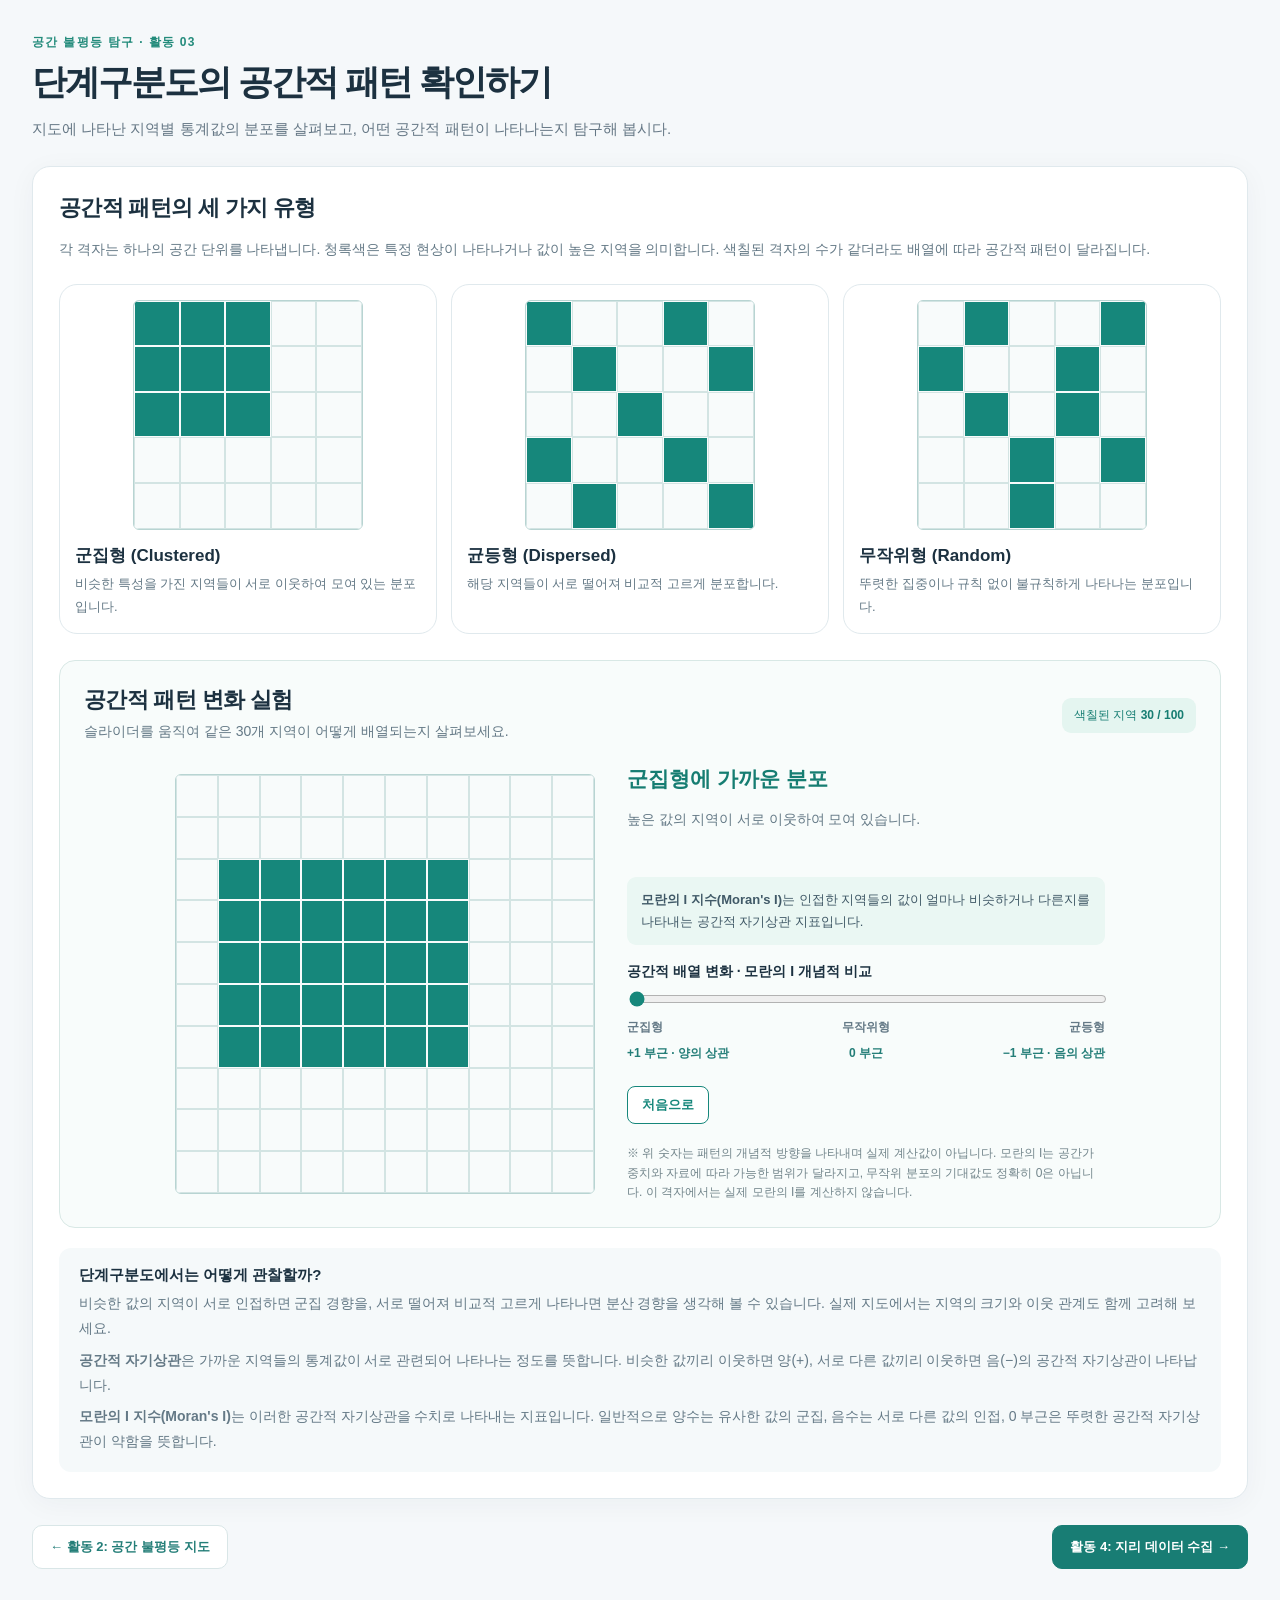
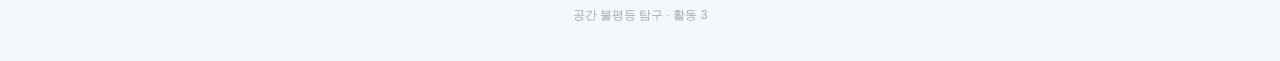
==== commit 5edc2c53: "Update activity3.html" ====
--- a/activity3.html
+++ b/activity3.html
@@ -366,6 +366,10 @@
         .lab-controls p{min-height:52px}.slider-label{display:block;margin:18px 0 8px;font-weight:750;font-size:14px}
         #pattern-slider{width:100%;accent-color:#16877b;cursor:pointer}
         .slider-markers{display:flex;justify-content:space-between;font-size:12px;font-weight:700;color:#647986;margin-top:8px}
+        .moran-explain{font-size:13px;line-height:1.7;color:#405967;background:#eaf7f3;border-radius:9px;padding:12px 14px;margin-top:18px}
+        .moran-scale{display:flex;justify-content:space-between;gap:6px;font-size:12px;font-weight:750;color:#247e78;margin-top:9px}
+        .moran-scale span:nth-child(2){text-align:center}
+        .moran-scale span:last-child{text-align:right}
         .reset-pattern{border:1px solid #16877b;background:#fff;color:#16877b;border-radius:8px;padding:9px 14px;font-weight:750;cursor:pointer;margin-top:24px}
         .reset-pattern:hover{background:#e4f5f0}
         .lab-note{font-size:12px;color:#72858b;line-height:1.65;margin-top:20px}
@@ -394,15 +398,22 @@
                     <div class="lab-content">
                         <div class="area-grid area-grid-large" id="interactive-grid" role="img" aria-label="공간적 패턴 변화 10×10 격자"></div>
                         <div class="lab-controls"><div class="pattern-state" id="pattern-state" aria-live="polite">군집형에 가까운 분포</div><p id="pattern-description">높은 값의 지역이 서로 인접하여 나타납니다.</p>
-                            <label for="pattern-slider" class="slider-label">공간적 배열 변화</label>
+                            <div class="moran-explain"><strong>모란의 I 지수(Moran's I)</strong>는 인접한 지역들의 값이 얼마나 비슷하거나 다른지를 나타내는 공간적 자기상관 지표입니다.</div>
+                            <label for="pattern-slider" class="slider-label">공간적 배열 변화 · 모란의 I 개념적 비교</label>
                             <input type="range" id="pattern-slider" min="0" max="100" step="1" value="0" aria-label="군집형에서 무작위형을 거쳐 균등형으로 변화하는 슬라이더" />
                             <div class="slider-markers"><span>군집형</span><span>무작위형</span><span>균등형</span></div>
+                            <div class="moran-scale"><span>+1 부근 · 양의 상관</span><span>0 부근</span><span>−1 부근 · 음의 상관</span></div>
                             <button type="button" class="reset-pattern" id="reset-pattern">처음으로</button>
-                            <div class="lab-note">※ 실제 통계 분석 결과가 아닌 교육용 모형입니다. 패턴은 점진적으로 변화하도록 구성했으며, 실제 지역의 공간적 자기상관을 계산한 것은 아닙니다.</div>
+                            <div class="lab-note">※ 위 숫자는 패턴의 개념적 방향을 나타내며 실제 계산값이 아닙니다. 모란의 I는 공간가중치와 자료에 따라 가능한 범위가 달라지고, 무작위 분포의 기대값도 정확히 0은 아닙니다. 이 격자에서는 실제 모란의 I를 계산하지 않습니다.</div>
                         </div>
                     </div>
                 </div>
-                <div class="example"><strong>단계구분도에서는 어떻게 관찰할까?</strong><p>비슷한 값의 지역이 서로 인접하면 군집 경향을, 서로 떨어져 비교적 고르게 나타나면 분산 경향을 생각해 볼 수 있습니다. 실제 지도에서는 지역의 크기와 이웃 관계도 함께 고려해 보세요.</p></div>
+                <div class="example">
+                    <strong>단계구분도에서는 어떻게 관찰할까?</strong>
+                    <p>비슷한 값의 지역이 서로 인접하면 군집 경향을, 서로 떨어져 비교적 고르게 나타나면 분산 경향을 생각해 볼 수 있습니다. 실제 지도에서는 지역의 크기와 이웃 관계도 함께 고려해 보세요.</p>
+                    <p><b>공간적 자기상관</b>은 가까운 지역들의 통계값이 서로 관련되어 나타나는 정도를 뜻합니다. 비슷한 값끼리 이웃하면 양(+), 서로 다른 값끼리 이웃하면 음(−)의 공간적 자기상관이 나타납니다.</p>
+                    <p><b>모란의 I 지수(Moran's I)</b>는 이러한 공간적 자기상관을 수치로 나타내는 지표입니다. 일반적으로 양수는 유사한 값의 군집, 음수는 서로 다른 값의 인접, 0 부근은 뚜렷한 공간적 자기상관이 약함을 뜻합니다.</p>
+                </div>
             </section>
         </main>
         <div class="page-bottom"><a class="nav-button" href="activity2.html">← 활동 2: 공간 불평등 지도</a><a
